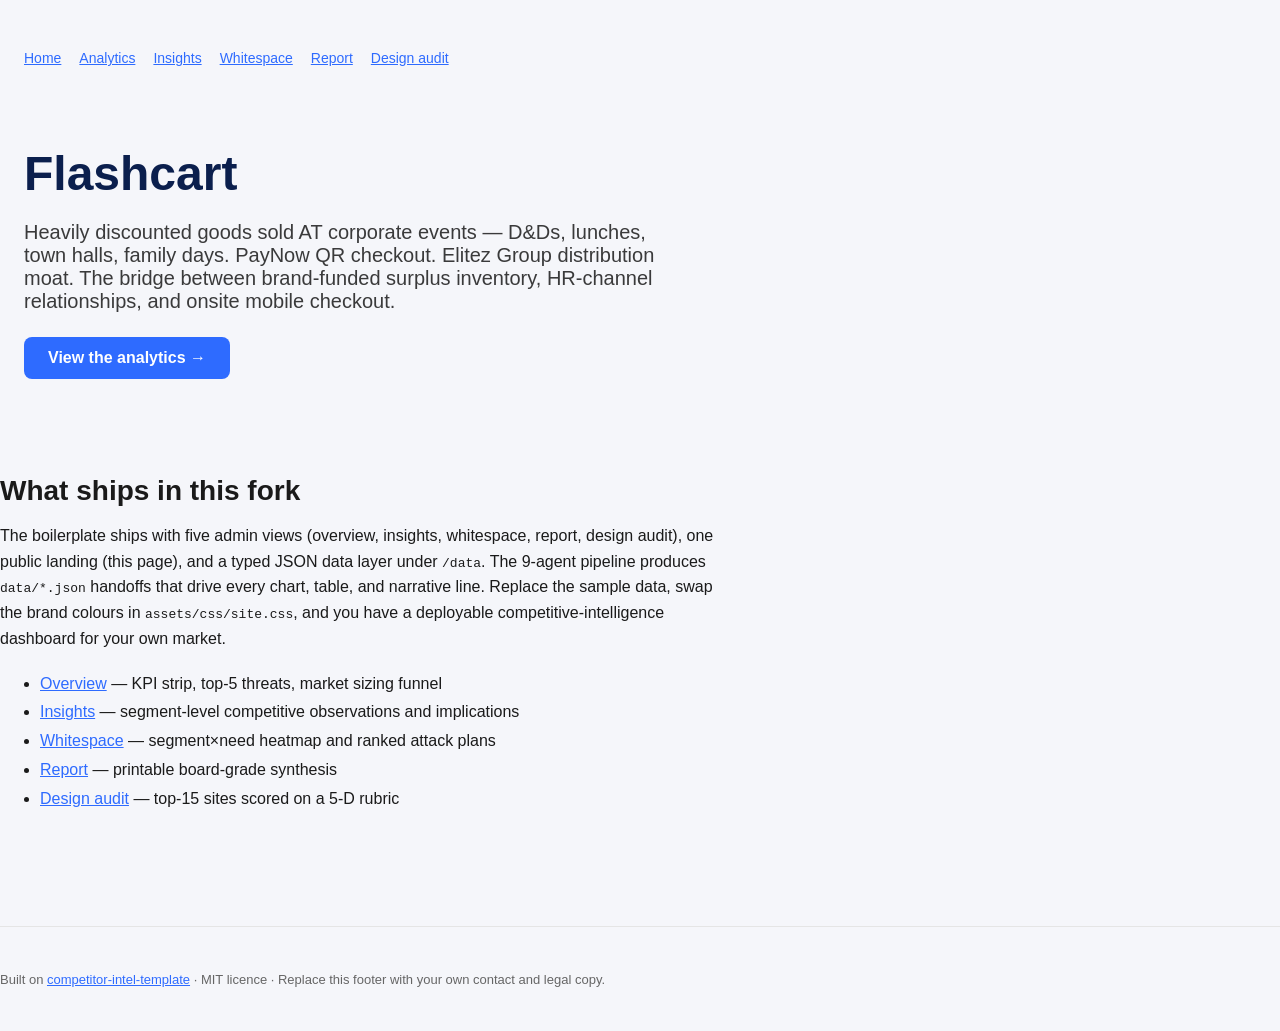
==== template/index.html @ 05517e7c "Initial commit: flashcart competitor intel report Generated with competitor-intel-template Agents 1+" ====
<!DOCTYPE html>
<html lang="en">
<head>
  <meta charset="UTF-8">
  <meta name="viewport" content="width=device-width, initial-scale=1.0">
  <title>Flashcart — onsite corporate-event commerce</title>
  <meta name="description" content="Flashcart sells heavily discounted goods AT corporate lunches, D&Ds, and town halls — PayNow QR checkout, Elitez Group distribution. Live competitor and market intelligence in /admin.">
  <link rel="stylesheet" href="assets/css/site.css">
<script type="application/ld+json" data-injected="schema-jsonld">
{
  "@context": "https://schema.org",
  "@type": "Organization",
  "name": "competitor-intel-template",
  "url": "https://derrickteo.com/competitor-intel/",
  "description": "A 9-agent competitive analysis pipeline producing typed JSON handoffs for downstream construction toolkits."
}
</script>
<script type="application/ld+json" data-injected="schema-jsonld">
{
  "@context": "https://schema.org",
  "@type": "WebSite",
  "name": "competitor-intel-template",
  "url": "https://derrickteo.com/competitor-intel/"
}
</script>
</head>
<body>
  <header class="container" style="padding-top: 32px;">
    <nav style="display:flex;gap:18px;font-size:14px;margin-top:18px;">
      <a href="index.html">Home</a>
      <a href="admin/index.html">Analytics</a>
      <a href="admin/insights.html">Insights</a>
      <a href="admin/whitespace.html">Whitespace</a>
      <a href="admin/report.html">Report</a>
      <a href="admin/design-audit.html">Design audit</a>
    </nav>
  </header>

  <main>
    <section class="container" style="padding-top: 48px;">
      <h1 style="font-size: 48px; color: var(--brand-secondary);">Flashcart</h1>
      <p style="font-size: 20px; opacity: 0.85; max-width: 640px;">Heavily discounted goods sold AT corporate events — D&amp;Ds, lunches, town halls, family days. PayNow QR checkout. Elitez Group distribution moat. The bridge between brand-funded surplus inventory, HR-channel relationships, and onsite mobile checkout.</p>
      <p style="margin-top: 24px;"><a href="admin/index.html" style="display: inline-block; padding: 12px 24px; background: var(--brand-primary); color: white; text-decoration: none; border-radius: 8px; font-weight: 600;">View the analytics →</a></p>
    </section>

    <section class="container" style="padding: 48px 0;">
      <h2 style="font-size: 28px; margin-bottom: 12px;">What ships in this fork</h2>
      <p style="max-width: 720px; line-height: 1.6;">The boilerplate ships with five admin views (overview, insights, whitespace, report, design audit), one public landing (this page), and a typed JSON data layer under <code>/data</code>. The 9-agent pipeline produces <code>data/*.json</code> handoffs that drive every chart, table, and narrative line. Replace the sample data, swap the brand colours in <code>assets/css/site.css</code>, and you have a deployable competitive-intelligence dashboard for your own market.</p>
      <ul style="margin-top: 18px; line-height: 1.8;">
        <li><a href="admin/index.html">Overview</a> — KPI strip, top-5 threats, market sizing funnel</li>
        <li><a href="admin/insights.html">Insights</a> — segment-level competitive observations and implications</li>
        <li><a href="admin/whitespace.html">Whitespace</a> — segment×need heatmap and ranked attack plans</li>
        <li><a href="admin/report.html">Report</a> — printable board-grade synthesis</li>
        <li><a href="admin/design-audit.html">Design audit</a> — top-15 sites scored on a 5-D rubric</li>
      </ul>
    </section>
  </main>

  <footer class="container" style="padding: 32px 0; border-top: 1px solid #e5e5e5; margin-top: 48px; font-size: 13px; color: #666;">
    <p>Built on <a href="https://github.com/derrick-pixel/competitor-intel-template">competitor-intel-template</a> · MIT licence · Replace this footer with your own contact and legal copy.</p>
  </footer>
</body>
</html>
---- template/assets/css/site.css ----
:root {
  --brand-primary:   #2E6BFF;
  --brand-secondary: #0B1F4D;
  --accent:          #FFB347;
  --neutral-dark:    #1A1A1A;
  --neutral-light:   #F5F6FA;
  --success:         #22C55E;
  --warning:         #F59E0B;
  --danger:          #EF4444;
  --font-display: 'Inter', -apple-system, BlinkMacSystemFont, sans-serif;
  --font-body:    'Inter', -apple-system, BlinkMacSystemFont, sans-serif;
  --font-mono:    'JetBrains Mono', ui-monospace, monospace;
  --space-1: 4px; --space-2: 8px; --space-3: 12px; --space-4: 16px;
  --space-5: 24px; --space-6: 32px; --space-8: 48px; --space-10: 64px;
  --radius-sm: 4px; --radius-md: 8px; --radius-lg: 16px;
  --shadow-sm: 0 1px 2px rgba(0,0,0,0.05);
  --shadow-md: 0 4px 12px rgba(0,0,0,0.08);
}

* { box-sizing: border-box; }
html, body { margin: 0; padding: 0; font-family: var(--font-body); color: var(--neutral-dark); background: var(--neutral-light); }
h1,h2,h3,h4 { font-family: var(--font-display); margin: 0 0 var(--space-4); }
a { color: var(--brand-primary); }

.sample-data-banner {
  background: var(--warning); color: #000;
  padding: var(--space-2) var(--space-4);
  text-align: center; font-weight: 600; font-size: 14px;
  position: sticky; top: 0; z-index: 100;
}

.admin-nav { background: var(--brand-secondary); color: var(--neutral-light); padding: var(--space-3) var(--space-5); display: flex; gap: var(--space-5); }
.admin-nav a { color: var(--neutral-light); text-decoration: none; padding: var(--space-2) var(--space-3); border-radius: var(--radius-sm); }
.admin-nav a.active, .admin-nav a:hover { background: rgba(255,255,255,0.1); }

.competitor-table { width: 100%; border-collapse: collapse; background: white; }
.competitor-table th { background: var(--brand-secondary); color: white; text-align: left; padding: var(--space-3); }
.competitor-table td { padding: var(--space-3); border-bottom: 1px solid var(--neutral-light); }

.top5-card { background: white; border: 2px solid var(--brand-primary); border-radius: var(--radius-md); padding: var(--space-5); margin-bottom: var(--space-4); box-shadow: var(--shadow-md); }
.top5-card .rank { display: inline-block; background: var(--brand-primary); color: white; width: 32px; height: 32px; line-height: 32px; text-align: center; border-radius: 50%; font-weight: 700; }

.search-bar { width: 100%; padding: var(--space-3); font-size: 16px; border: 1px solid rgba(0,0,0,0.1); border-radius: var(--radius-md); margin-bottom: var(--space-4); }

.heatmap-grid { display: grid; gap: 2px; background: var(--neutral-dark); padding: 2px; border-radius: var(--radius-md); }
.heatmap-cell { background: var(--neutral-light); padding: var(--space-4); text-align: center; cursor: pointer; font-family: var(--font-mono); font-weight: 700; font-size: 20px; transition: transform 0.1s; }
.heatmap-cell:hover { transform: scale(1.02); }
.heatmap-cell.cell-green { background: #d8f5c3; color: #14532d; }
.heatmap-cell.cell-amber { background: #fde68a; color: #78350f; }
.heatmap-cell.cell-red   { background: #fecaca; color: #7f1d1d; }
.heatmap-cell.cell-selected { outline: 3px solid var(--accent); outline-offset: -3px; }
.heatmap-header-row, .heatmap-header-col { background: var(--brand-secondary); color: white; font-family: var(--font-mono); font-size: 12px; padding: var(--space-3); text-align: center; }
.heatmap-header-col { text-align: left; padding: var(--space-3) var(--space-4); }
.heatmap-header-col .descriptor { font-size: 11px; font-weight: 400; opacity: 0.7; display: block; margin-top: 2px; }

.cell-detail { background: white; border-radius: var(--radius-md); padding: var(--space-5); margin-top: var(--space-5); box-shadow: var(--shadow-md); }
.cell-detail .verdict { display: inline-block; padding: var(--space-2) var(--space-3); border-radius: var(--radius-sm); font-weight: 700; font-family: var(--font-mono); font-size: 12px; letter-spacing: 0.08em; }
.cell-detail .verdict.green { background: #d8f5c3; color: #14532d; }
.cell-detail .verdict.amber { background: #fde68a; color: #78350f; }
.cell-detail .verdict.red   { background: #fecaca; color: #7f1d1d; }
.cell-detail ul { list-style: none; padding: 0; margin: var(--space-4) 0 0; }
.cell-detail li { padding: var(--space-3) 0; border-bottom: 1px solid var(--neutral-light); font-size: 14px; }
.cell-detail li strong { color: var(--brand-primary); }

.legend { display: flex; gap: var(--space-5); margin-top: var(--space-4); font-family: var(--font-mono); font-size: 13px; }
.legend-swatch { display: inline-block; width: 16px; height: 16px; border-radius: var(--radius-sm); vertical-align: middle; margin-right: var(--space-2); }

.attack-card { background: white; border-left: 4px solid var(--brand-primary); padding: var(--space-5); border-radius: var(--radius-md); box-shadow: var(--shadow-sm); margin-bottom: var(--space-4); }
.attack-card h3 { font-size: 22px; }

.radar-container { background: white; padding: var(--space-6); border-radius: var(--radius-md); box-shadow: var(--shadow-sm); }
.radar-thesis { font-size: 16px; line-height: 1.5; color: var(--neutral-dark); margin-bottom: var(--space-5); font-style: italic; }

.container { max-width: 1280px; margin: 0 auto; padding: var(--space-6) var(--space-5); }
.container-wide { max-width: 1600px; margin: 0 auto; padding: var(--space-6) var(--space-5); }

.artefact-label { font-family: var(--font-mono); font-size: 12px; color: var(--accent); letter-spacing: 0.08em; }

/* ── Market sizing funnel — see methodology/06 §Market sizing funnel ── */
.mfunnel-flow { display: flex; flex-direction: column; gap: 0; margin: var(--space-5) 0; }
.mfunnel-stage { background: white; border: 1px solid rgba(0,0,0,0.08); border-radius: var(--radius-lg); padding: var(--space-6); position: relative; }
.mfunnel-stage.tam { border-top: 4px solid var(--brand-primary); }
.mfunnel-stage.sam { border-top: 4px solid var(--brand-secondary); }
.mfunnel-stage.som { border-top: 4px solid var(--accent); }
.mfunnel-stage.missing { border-top: 4px solid var(--danger); padding: var(--space-4); }
.mfunnel-stage-error { font-family: var(--font-mono); font-size: 12px; color: var(--danger); }

.mfunnel-stage-head { display: flex; justify-content: space-between; align-items: flex-start; gap: var(--space-5); padding-bottom: var(--space-4); border-bottom: 1px dashed rgba(0,0,0,0.08); margin-bottom: var(--space-5); }
.mfunnel-stage-head .left { flex: 1; min-width: 0; }
.mfunnel-stage-label { font-family: var(--font-mono); font-size: 11px; font-weight: 700; color: rgba(0,0,0,0.5); letter-spacing: 0.14em; text-transform: uppercase; margin-bottom: var(--space-2); }
.mfunnel-stage.tam .mfunnel-stage-label { color: var(--brand-primary); }
.mfunnel-stage.sam .mfunnel-stage-label { color: var(--brand-secondary); }
.mfunnel-stage.som .mfunnel-stage-label { color: var(--accent); }
.mfunnel-stage-subtitle { font-size: 13.5px; color: rgba(0,0,0,0.6); line-height: 1.5; max-width: 580px; margin: 0; }

.mfunnel-stage-total { text-align: right; flex-shrink: 0; }
.mfunnel-stage-total .label { font-family: var(--font-mono); font-size: 10px; color: rgba(0,0,0,0.5); letter-spacing: 0.12em; text-transform: uppercase; margin-bottom: 2px; }
.mfunnel-stage-total .value { font-family: var(--font-display); font-size: 32px; font-weight: 800; line-height: 1; letter-spacing: -0.025em; color: var(--neutral-dark); }
.mfunnel-stage.tam .mfunnel-stage-total .value { color: var(--brand-primary); }
.mfunnel-stage.sam .mfunnel-stage-total .value { color: var(--brand-secondary); }
.mfunnel-stage.som .mfunnel-stage-total .value { color: var(--accent); }

.mfunnel-filters { background: rgba(0,0,0,0.02); border-radius: var(--radius-md); padding: var(--space-3) var(--space-4); margin-bottom: var(--space-4); }
.mfunnel-filters-label { font-family: var(--font-mono); font-size: 10px; color: rgba(0,0,0,0.5); letter-spacing: 0.1em; text-transform: uppercase; margin-bottom: var(--space-2); }
.mfunnel-filters-row { display: flex; flex-wrap: wrap; gap: var(--space-2); }
.mfunnel-filter-chip { background: white; border: 1px solid rgba(0,0,0,0.08); border-radius: 999px; padding: 4px 10px; font-size: 12px; color: var(--neutral-dark); }

.mfunnel-stacks { display: grid; grid-template-columns: repeat(auto-fit, minmax(280px, 1fr)); gap: var(--space-4); }
.mfunnel-stack { background: linear-gradient(180deg, #ffffff, #fafbfc); border: 1px solid rgba(0,0,0,0.08); border-radius: var(--radius-md); padding: var(--space-5); display: flex; flex-direction: column; gap: var(--space-3); transition: transform 0.15s, box-shadow 0.15s; }
.mfunnel-stack:hover { transform: translateY(-2px); box-shadow: var(--shadow-md); }
.mfunnel-stack-head { display: flex; justify-content: space-between; align-items: flex-start; gap: var(--space-3); }
.mfunnel-stack-name { font-size: 14px; font-weight: 700; color: var(--neutral-dark); line-height: 1.3; }
.mfunnel-stack-result { font-family: var(--font-display); font-size: 20px; font-weight: 800; letter-spacing: -0.02em; line-height: 1; flex-shrink: 0; }
.mfunnel-stage.tam .mfunnel-stack-result { color: var(--brand-primary); }
.mfunnel-stage.sam .mfunnel-stack-result { color: var(--brand-secondary); }
.mfunnel-stage.som .mfunnel-stack-result { color: var(--accent); }
.mfunnel-stack-source { font-size: 11.5px; color: rgba(0,0,0,0.5); font-style: italic; line-height: 1.4; margin-top: -4px; }
.mfunnel-inputs { display: flex; flex-wrap: wrap; gap: var(--space-2); padding: var(--space-3) 0; border-top: 1px solid rgba(0,0,0,0.06); }
.mfunnel-input { background: var(--neutral-light); border: 1px solid rgba(0,0,0,0.06); border-radius: var(--radius-sm); padding: 4px 8px; font-size: 11.5px; display: inline-flex; align-items: baseline; gap: 6px; line-height: 1.3; }
.mfunnel-input .lbl { color: rgba(0,0,0,0.55); font-weight: 500; }
.mfunnel-input .val { color: var(--neutral-dark); font-weight: 700; font-family: var(--font-mono); }
.mfunnel-equation { font-family: var(--font-mono); font-size: 12px; background: var(--neutral-dark); color: #e2e8f0; padding: 8px 10px; border-radius: var(--radius-sm); line-height: 1.4; word-break: break-word; margin-top: auto; }

.mfunnel-total { display: flex; justify-content: center; align-items: baseline; gap: var(--space-3); margin-top: var(--space-5); padding-top: var(--space-4); border-top: 2px solid var(--neutral-dark); font-family: var(--font-mono); font-size: 14px; }
.mfunnel-total .eq { color: rgba(0,0,0,0.5); }
.mfunnel-total .approx { color: rgba(0,0,0,0.5); margin: 0 4px; }
.mfunnel-total .total { font-family: var(--font-display); font-size: 22px; font-weight: 800; letter-spacing: -0.02em; }
.mfunnel-stage.tam .mfunnel-total { border-top-color: var(--brand-primary); }
.mfunnel-stage.tam .mfunnel-total .total { color: var(--brand-primary); }
.mfunnel-stage.sam .mfunnel-total { border-top-color: var(--brand-secondary); }
.mfunnel-stage.sam .mfunnel-total .total { color: var(--brand-secondary); }
.mfunnel-stage.som .mfunnel-total { border-top-color: var(--accent); }
.mfunnel-stage.som .mfunnel-total .total { color: var(--accent); }

.mfunnel-arrow { display: flex; flex-direction: column; align-items: center; padding: var(--space-3) 0; position: relative; }
.mfunnel-arrow .line { width: 2px; height: 28px; background: linear-gradient(180deg, rgba(0,0,0,0.15), rgba(0,0,0,0.5)); }
.mfunnel-arrow .head { width: 0; height: 0; border-left: 6px solid transparent; border-right: 6px solid transparent; border-top: 8px solid rgba(0,0,0,0.5); }
.mfunnel-arrow .filter-tag { position: absolute; top: 50%; transform: translateY(-50%); left: calc(50% + 14px); background: white; border: 1px solid rgba(0,0,0,0.1); border-radius: 999px; padding: 4px 10px; font-family: var(--font-mono); font-size: 10px; font-weight: 600; color: rgba(0,0,0,0.6); letter-spacing: 0.08em; text-transform: uppercase; white-space: nowrap; }

.mfunnel-implications-wrap { margin-top: var(--space-6); }
.mfunnel-implications-label { font-family: var(--font-mono); font-size: 11px; font-weight: 700; color: rgba(0,0,0,0.5); letter-spacing: 0.14em; text-transform: uppercase; margin-bottom: var(--space-3); }
.mfunnel-implications-grid { display: grid; grid-template-columns: repeat(auto-fit, minmax(320px, 1fr)); gap: var(--space-4); }
.mfunnel-implication { background: white; border: 1px solid rgba(0,0,0,0.08); border-left: 3px solid var(--accent); border-radius: var(--radius-md); padding: var(--space-5); }
.mfunnel-implication-headline { font-family: var(--font-display); font-size: 15px; font-weight: 700; color: var(--neutral-dark); line-height: 1.3; margin-bottom: var(--space-2); }
.mfunnel-implication-body { font-size: 13.5px; color: rgba(0,0,0,0.7); line-height: 1.55; }
.mfunnel-implication-targets { margin-top: var(--space-3); display: flex; flex-wrap: wrap; gap: var(--space-2); }
.mfunnel-target-chip { background: var(--neutral-light); border: 1px solid rgba(0,0,0,0.08); border-radius: var(--radius-sm); padding: 2px 8px; font-family: var(--font-mono); font-size: 10px; color: rgba(0,0,0,0.6); text-transform: uppercase; letter-spacing: 0.06em; }

.mfunnel-appendix { margin-top: var(--space-5); background: rgba(0,0,0,0.02); border-radius: var(--radius-md); padding: var(--space-4) var(--space-5); }
.mfunnel-appendix summary { font-family: var(--font-mono); font-size: 12px; font-weight: 600; color: rgba(0,0,0,0.6); letter-spacing: 0.06em; cursor: pointer; }
.mfunnel-appendix p { margin: var(--space-3) 0 0; font-size: 13.5px; line-height: 1.6; color: rgba(0,0,0,0.75); }

.mfunnel-sources { margin-top: var(--space-4); font-size: 12px; color: rgba(0,0,0,0.55); }
.mfunnel-sources a { color: rgba(0,0,0,0.55); text-decoration: underline; }

.mfunnel-legacy p { margin: 0 0 var(--space-3); }

@media (max-width: 720px) {
  .mfunnel-stage { padding: var(--space-4); }
  .mfunnel-stage-head { flex-direction: column; }
  .mfunnel-stage-total { text-align: left; }
  .mfunnel-stage-total .value { font-size: 26px; }
  .mfunnel-stacks { grid-template-columns: 1fr; }
  .mfunnel-implications-grid { grid-template-columns: 1fr; }
  .mfunnel-arrow .filter-tag { position: static; transform: none; margin-top: var(--space-2); }
}
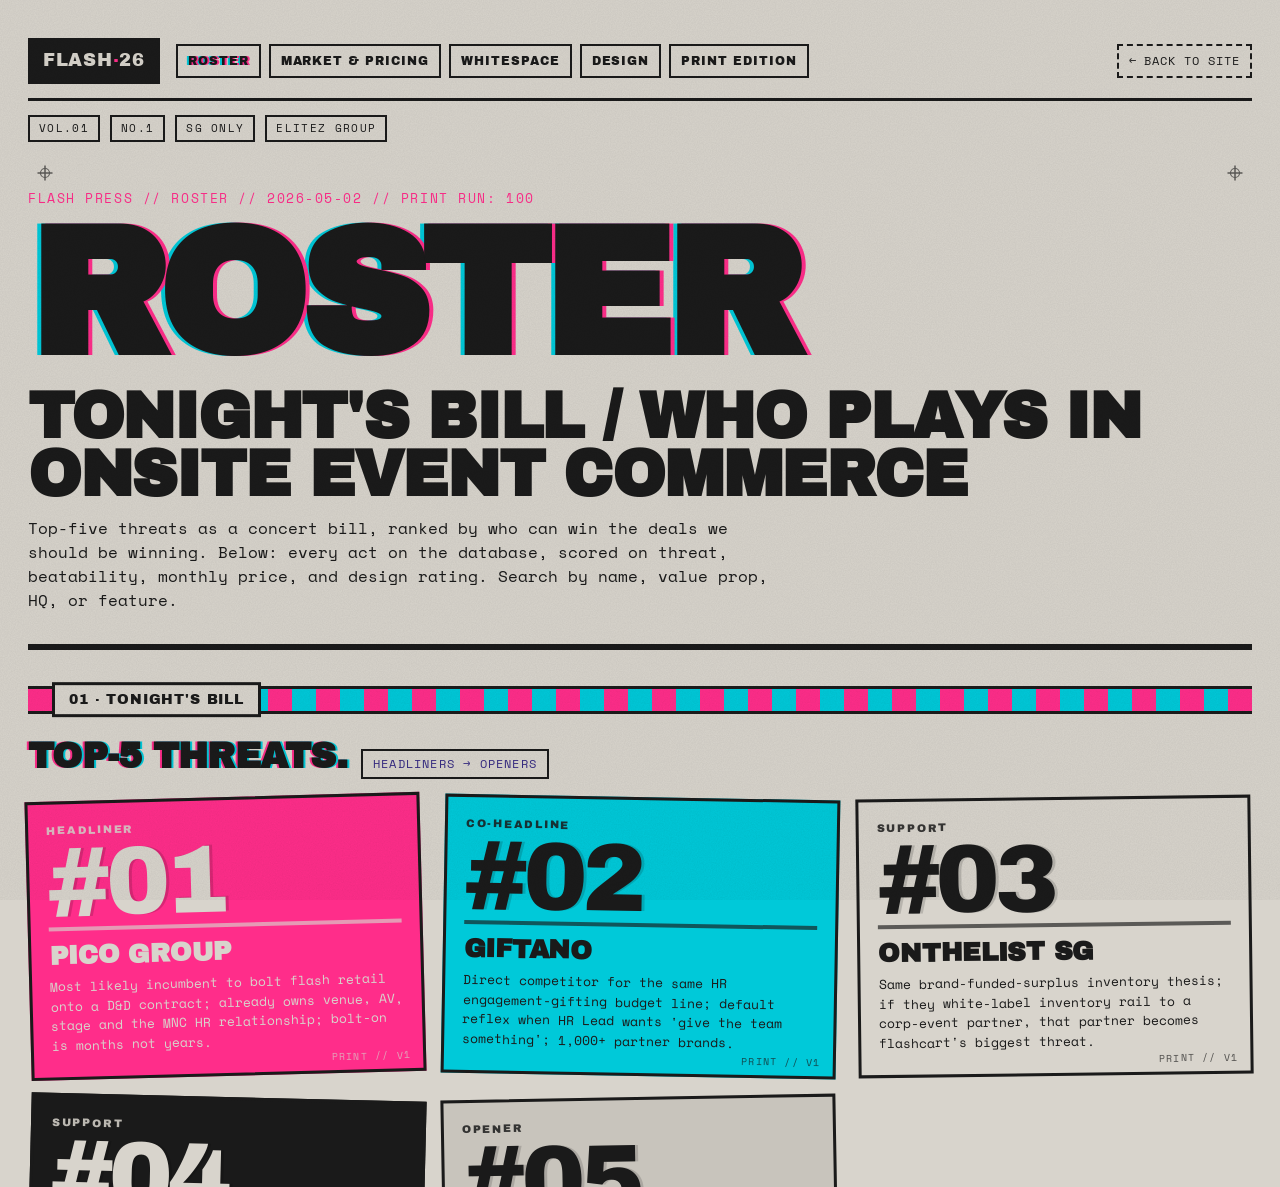
==== commit 38bc6379: "chore: collapse /template/index.html → /template/admin/ (kill orphan scaffold)" ====
--- a/template/index.html
+++ b/template/index.html
@@ -2,62 +2,16 @@
 <html lang="en">
 <head>
   <meta charset="UTF-8">
-  <meta name="viewport" content="width=device-width, initial-scale=1.0">
-  <title>Flashcart — onsite corporate-event commerce</title>
-  <meta name="description" content="Flashcart sells heavily discounted goods AT corporate lunches, D&Ds, and town halls — PayNow QR checkout, Elitez Group distribution. Live competitor and market intelligence in /admin.">
-  <link rel="stylesheet" href="assets/css/site.css">
-<script type="application/ld+json" data-injected="schema-jsonld">
-{
-  "@context": "https://schema.org",
-  "@type": "Organization",
-  "name": "competitor-intel-template",
-  "url": "https://derrickteo.com/competitor-intel/",
-  "description": "A 9-agent competitive analysis pipeline producing typed JSON handoffs for downstream construction toolkits."
-}
-</script>
-<script type="application/ld+json" data-injected="schema-jsonld">
-{
-  "@context": "https://schema.org",
-  "@type": "WebSite",
-  "name": "competitor-intel-template",
-  "url": "https://derrickteo.com/competitor-intel/"
-}
-</script>
+  <meta http-equiv="refresh" content="0; url=admin/index.html">
+  <link rel="canonical" href="admin/index.html">
+  <title>Flashcart 2026 — Analytics</title>
+  <meta name="robots" content="noindex, nofollow">
+  <meta name="description" content="Redirecting to the Flashcart analytics dashboard. The customer-facing magazine lives at /showcase/.">
 </head>
 <body>
-  <header class="container" style="padding-top: 32px;">
-    <nav style="display:flex;gap:18px;font-size:14px;margin-top:18px;">
-      <a href="index.html">Home</a>
-      <a href="admin/index.html">Analytics</a>
-      <a href="admin/insights.html">Insights</a>
-      <a href="admin/whitespace.html">Whitespace</a>
-      <a href="admin/report.html">Report</a>
-      <a href="admin/design-audit.html">Design audit</a>
-    </nav>
-  </header>
-
-  <main>
-    <section class="container" style="padding-top: 48px;">
-      <h1 style="font-size: 48px; color: var(--brand-secondary);">Flashcart</h1>
-      <p style="font-size: 20px; opacity: 0.85; max-width: 640px;">Heavily discounted goods sold AT corporate events — D&amp;Ds, lunches, town halls, family days. PayNow QR checkout. Elitez Group distribution moat. The bridge between brand-funded surplus inventory, HR-channel relationships, and onsite mobile checkout.</p>
-      <p style="margin-top: 24px;"><a href="admin/index.html" style="display: inline-block; padding: 12px 24px; background: var(--brand-primary); color: white; text-decoration: none; border-radius: 8px; font-weight: 600;">View the analytics →</a></p>
-    </section>
-
-    <section class="container" style="padding: 48px 0;">
-      <h2 style="font-size: 28px; margin-bottom: 12px;">What ships in this fork</h2>
-      <p style="max-width: 720px; line-height: 1.6;">The boilerplate ships with five admin views (overview, insights, whitespace, report, design audit), one public landing (this page), and a typed JSON data layer under <code>/data</code>. The 9-agent pipeline produces <code>data/*.json</code> handoffs that drive every chart, table, and narrative line. Replace the sample data, swap the brand colours in <code>assets/css/site.css</code>, and you have a deployable competitive-intelligence dashboard for your own market.</p>
-      <ul style="margin-top: 18px; line-height: 1.8;">
-        <li><a href="admin/index.html">Overview</a> — KPI strip, top-5 threats, market sizing funnel</li>
-        <li><a href="admin/insights.html">Insights</a> — segment-level competitive observations and implications</li>
-        <li><a href="admin/whitespace.html">Whitespace</a> — segment×need heatmap and ranked attack plans</li>
-        <li><a href="admin/report.html">Report</a> — printable board-grade synthesis</li>
-        <li><a href="admin/design-audit.html">Design audit</a> — top-15 sites scored on a 5-D rubric</li>
-      </ul>
-    </section>
-  </main>
-
-  <footer class="container" style="padding: 32px 0; border-top: 1px solid #e5e5e5; margin-top: 48px; font-size: 13px; color: #666;">
-    <p>Built on <a href="https://github.com/derrick-pixel/competitor-intel-template">competitor-intel-template</a> · MIT licence · Replace this footer with your own contact and legal copy.</p>
-  </footer>
+<main>
+  <p>Redirecting to <a href="admin/index.html">the analytics dashboard</a>…</p>
+  <p>Looking for the marketing magazine? It lives at <a href="../showcase/index.html">/showcase/</a>.</p>
+</main>
 </body>
 </html>
